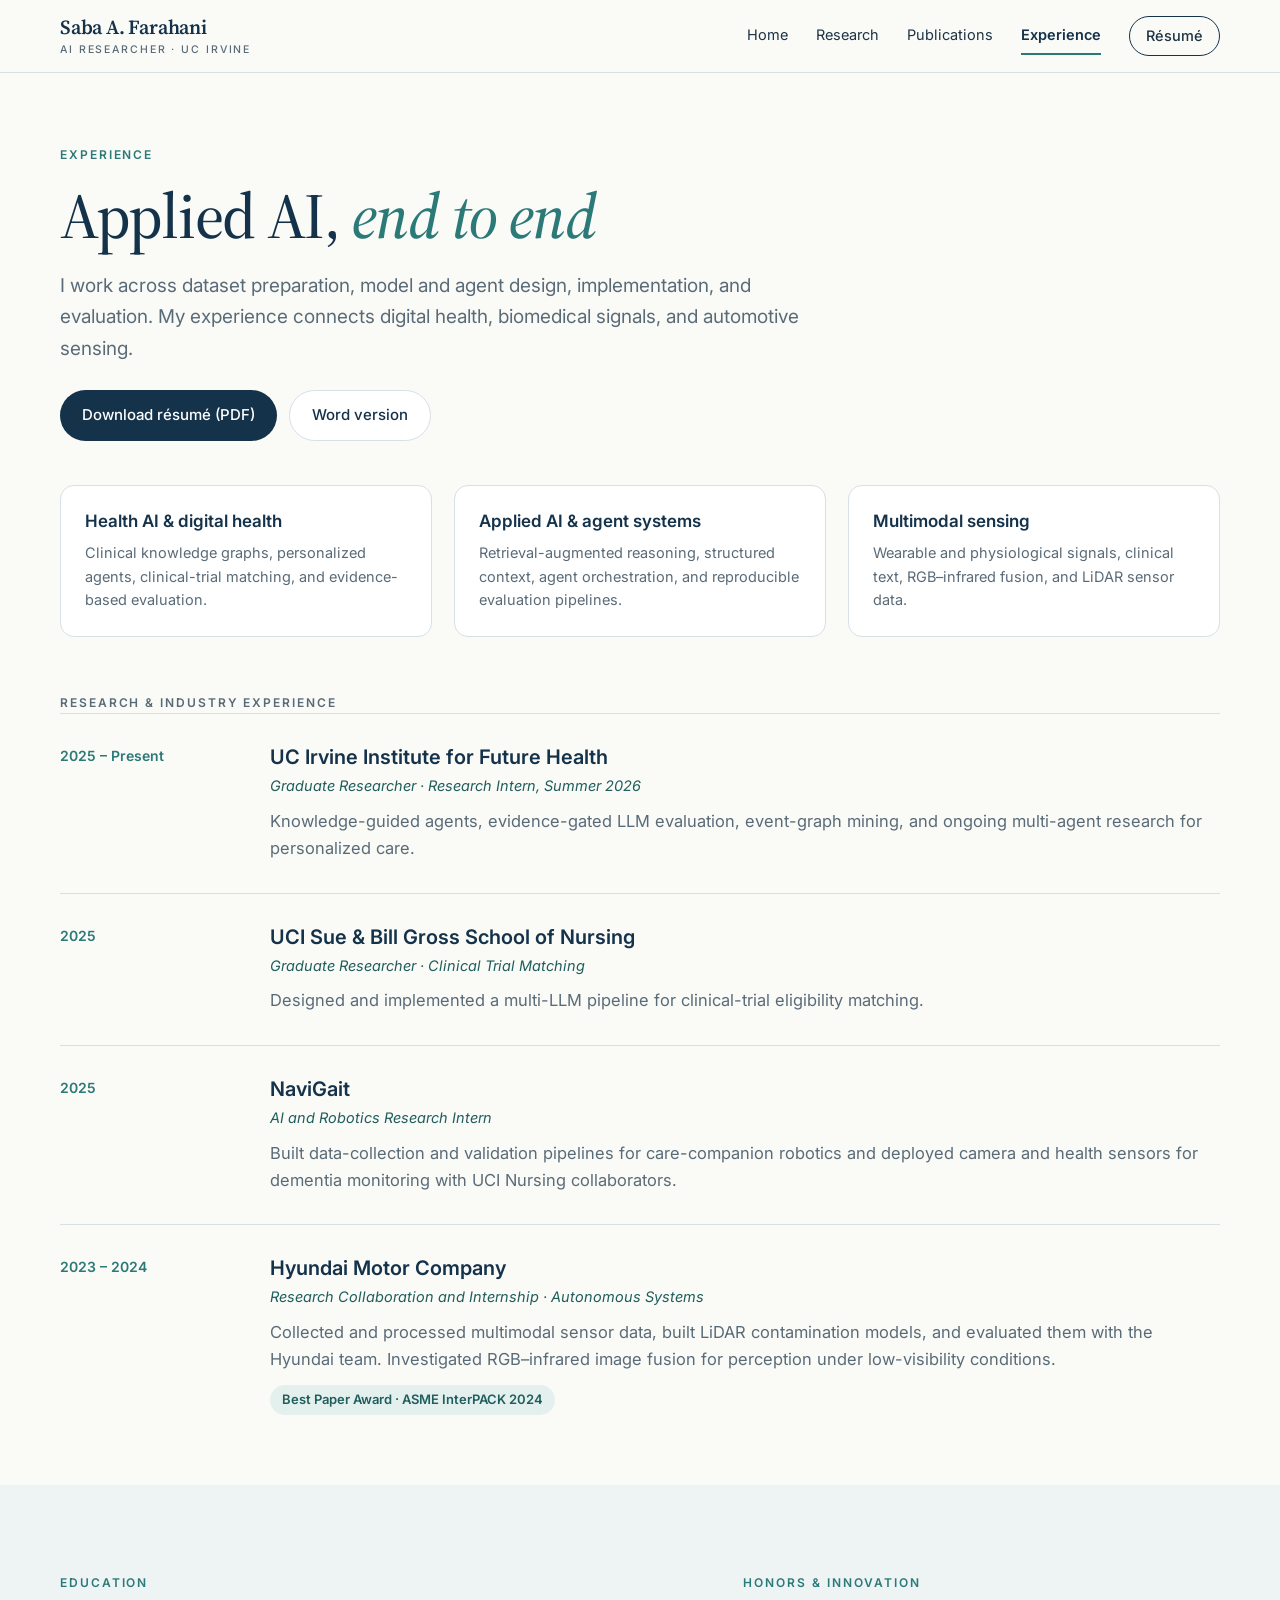
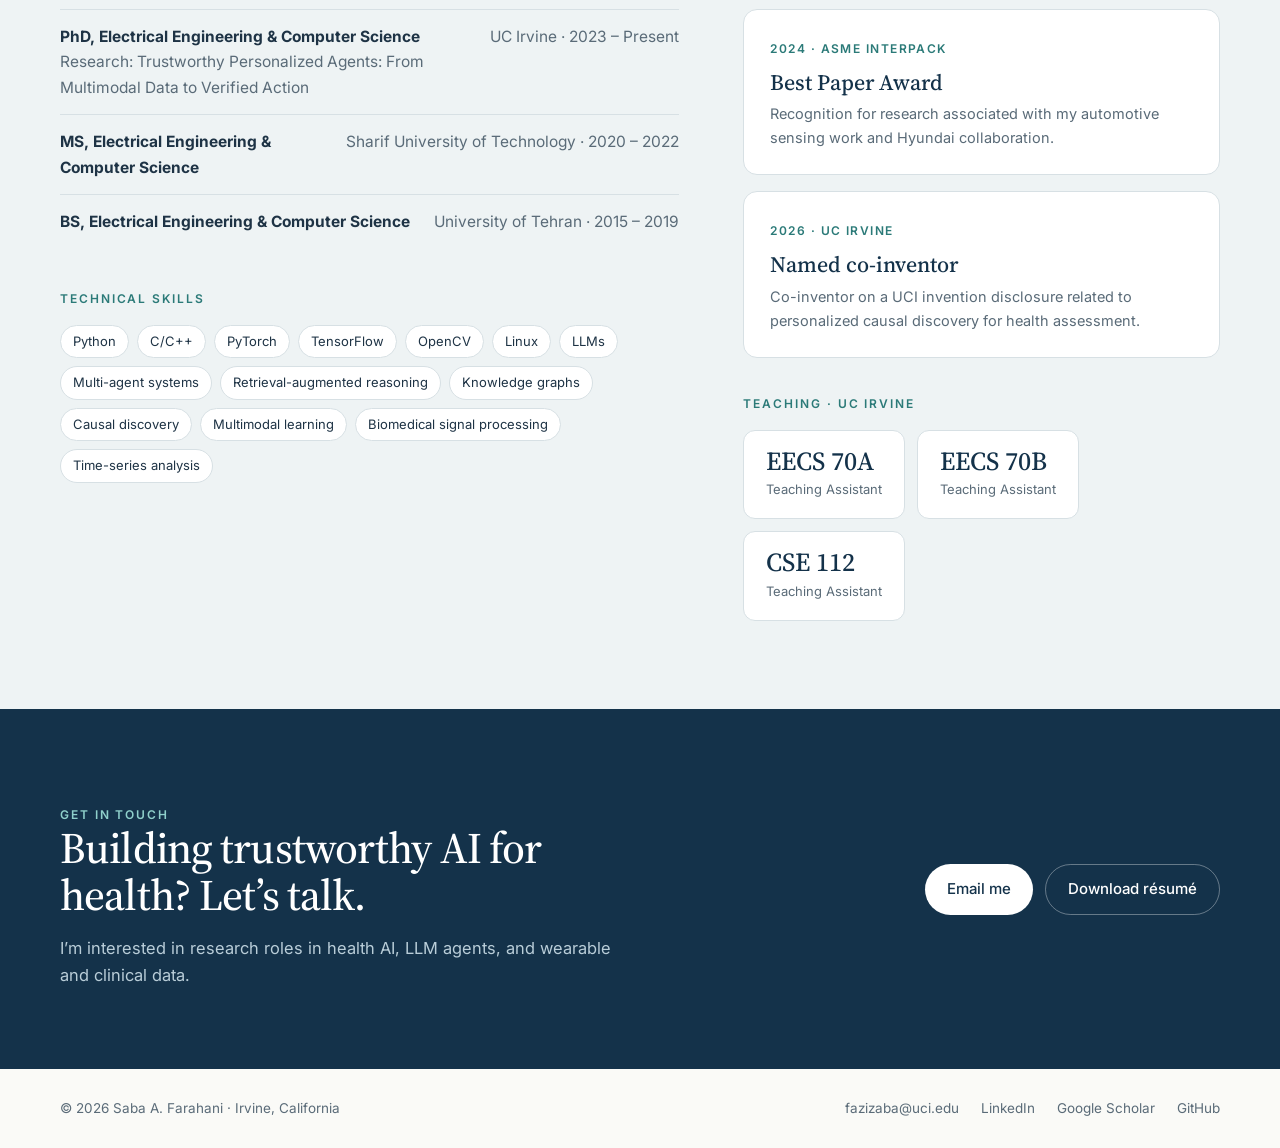
==== experience.html @ f1955295 "Publish professional portfolio website" ====
<!doctype html>
<html lang="en">
<head>
<meta charset="utf-8">
<meta name="viewport" content="width=device-width,initial-scale=1">
<title>Experience · Saba A. Farahani</title>
<meta name="description" content="Saba A. Farahani, PhD researcher at UC Irvine building trustworthy AI agents for real-world health data: LLM agents, knowledge graphs, wearable and clinical data, and causal AI.">
<meta name="theme-color" content="#14324A">
<meta property="og:type" content="website">
<meta property="og:title" content="Experience · Saba A. Farahani">
<meta property="og:description" content="Saba A. Farahani, PhD researcher at UC Irvine building trustworthy AI agents for real-world health data: LLM agents, knowledge graphs, wearable and clinical data, and causal AI.">
<meta property="og:image" content="saba.jpg">
<link rel="icon" href="favicon.svg" type="image/svg+xml">
<link rel="preconnect" href="https://fonts.googleapis.com"><link rel="preconnect" href="https://fonts.gstatic.com" crossorigin>
<link href="https://fonts.googleapis.com/css2?family=Inter:wght@400;500;600&amp;family=Source+Serif+4:ital,opsz,wght@0,8..60,400;0,8..60,500;0,8..60,600;1,8..60,400&amp;display=swap" rel="stylesheet">
<link rel="stylesheet" href="style.css?v=final1">
</head>
<body>
<a class="skip" href="#main">Skip to content</a>
<header class="site-header"><div class="wrap">
<a class="brand" href="index.html">Saba A. Farahani<span>AI Researcher · UC Irvine</span></a>
<nav class="nav" aria-label="Main"><a href="index.html">Home</a><a href="research.html">Research</a><a href="publications.html">Publications</a><a href="experience.html" aria-current="page">Experience</a><a class="btn-cv" href="Saba_Farahani_Resume.pdf">Résumé</a></nav>
</div></header>
<main id="main">

<section class="wrap page-intro"><p class="eyebrow">Experience</p><h1>Applied AI, <em>end to end</em></h1>
<p class="lead">I work across dataset preparation, model and agent design, implementation, and evaluation. My experience connects digital health, biomedical signals, and automotive sensing.</p>
<div class="actions" style="display:flex;gap:12px;flex-wrap:wrap;margin-top:26px"><a class="btn btn-primary" href="Saba_Farahani_Resume.pdf">Download résumé (PDF)</a><a class="btn btn-ghost" href="Saba_Farahani_Resume.docx">Word version</a></div></section>
<section class="wrap" style="padding-bottom:56px">
<div class="grid3">
<div class="mini"><h3>Health AI &amp; digital health</h3><p>Clinical knowledge graphs, personalized agents, clinical-trial matching, and evidence-based evaluation.</p></div>
<div class="mini"><h3>Applied AI &amp; agent systems</h3><p>Retrieval-augmented reasoning, structured context, agent orchestration, and reproducible evaluation pipelines.</p></div>
<div class="mini"><h3>Multimodal sensing</h3><p>Wearable and physiological signals, clinical text, RGB–infrared fusion, and LiDAR sensor data.</p></div>
</div></section>
<section class="wrap timeline" style="padding-bottom:40px"><p class="eyebrow">Research &amp; industry experience</p>
<article><time>2025 – Present</time><div><h3>UC Irvine Institute for Future Health</h3><p class="role">Graduate Researcher · Research Intern, Summer 2026</p><p>Knowledge-guided agents, evidence-gated LLM evaluation, event-graph mining, and ongoing multi-agent research for personalized care.</p></div></article>
<article><time>2025</time><div><h3>UCI Sue &amp; Bill Gross School of Nursing</h3><p class="role">Graduate Researcher · Clinical Trial Matching</p><p>Designed and implemented a multi-LLM pipeline for clinical-trial eligibility matching.</p></div></article>
<article><time>2025</time><div><h3>NaviGait</h3><p class="role">AI and Robotics Research Intern</p><p>Built data-collection and validation pipelines for care-companion robotics and deployed camera and health sensors for dementia monitoring with UCI Nursing collaborators.</p></div></article>
<article><time>2023 – 2024</time><div><h3>Hyundai Motor Company</h3><p class="role">Research Collaboration and Internship · Autonomous Systems</p><p>Collected and processed multimodal sensor data, built LiDAR contamination models, and evaluated them with the Hyundai team. Investigated RGB–infrared image fusion for perception under low-visibility conditions.</p><span class="award">Best Paper Award · ASME InterPACK 2024</span></div></article>
</section>
<section class="section tint"><div class="wrap two">
<div><p class="eyebrow">Education</p>
<ul class="edu">
<li><div><strong>PhD, Electrical Engineering &amp; Computer Science</strong><br><span class="muted" style="white-space:normal">Research: Trustworthy Personalized Agents: From Multimodal Data to Verified Action</span></div><span>UC Irvine · 2023 – Present</span></li>
<li><strong>MS, Electrical Engineering &amp; Computer Science</strong><span>Sharif University of Technology · 2020 – 2022</span></li>
<li><strong>BS, Electrical Engineering &amp; Computer Science</strong><span>University of Tehran · 2015 – 2019</span></li>
</ul>
<p class="eyebrow" style="margin-top:40px">Technical skills</p>
<ul class="chips"><li>Python</li><li>C/C++</li><li>PyTorch</li><li>TensorFlow</li><li>OpenCV</li><li>Linux</li><li>LLMs</li><li>Multi-agent systems</li><li>Retrieval-augmented reasoning</li><li>Knowledge graphs</li><li>Causal discovery</li><li>Multimodal learning</li><li>Biomedical signal processing</li><li>Time-series analysis</li></ul>
</div>
<div><p id="honors" class="eyebrow">Honors &amp; innovation</p>
<div class="honor"><small>2024 · ASME InterPACK</small><h3>Best Paper Award</h3><p>Recognition for research associated with my automotive sensing work and Hyundai collaboration.</p></div>
<div class="honor"><small>2026 · UC Irvine</small><h3>Named co-inventor</h3><p>Co-inventor on a UCI invention disclosure related to personalized causal discovery for health assessment.</p></div>
<p id="teaching" class="eyebrow" style="margin-top:36px">Teaching · UC Irvine</p>
<div class="courses"><div><strong>EECS 70A</strong><span>Teaching Assistant</span></div><div><strong>EECS 70B</strong><span>Teaching Assistant</span></div><div><strong>CSE 112</strong><span>Teaching Assistant</span></div></div>
</div>
</div></section>
<section class="contact"><div class="wrap">
<div><p class="eyebrow">Get in touch</p>
<h2>Building trustworthy AI for health? Let’s talk.</h2>
<p>I’m interested in research roles in health AI, LLM agents, and wearable and clinical data.</p></div>
<div class="actions"><a class="btn btn-primary" href="mailto:fazizaba@uci.edu">Email me</a><a class="btn btn-ghost" href="Saba_Farahani_Resume.pdf">Download résumé</a></div>
</div></section>

</main>
<footer class="site-footer"><div class="wrap">
<span>© 2026 Saba A. Farahani · Irvine, California</span>
<nav aria-label="Profiles"><a href="mailto:fazizaba@uci.edu">fazizaba@uci.edu</a><a href="https://www.linkedin.com/in/saba-a-farahani-0351741bb/">LinkedIn</a><a href="https://scholar.google.com/citations?user=qHdF2UMAAAAJ&amp;hl=en">Google Scholar</a><a href="https://github.com/Saba-Farahani">GitHub</a></nav>
</div></footer>
</body>
</html>
---- style.css ----
/* Saba A. Farahani — portfolio */
:root{
  --paper:#FAFAF7; --white:#FFFFFF; --mist:#EEF3F4;
  --navy:#14324A; --ink:#1E3345; --muted:#5A6B78; --line:#D7E0E4;
  --teal:#2B7A78; --teal-soft:#E4F0EE; --teal-ink:#1F5E5C;
  --serif:'Source Serif 4',Georgia,'Times New Roman',serif;
  --sans:'Inter',-apple-system,BlinkMacSystemFont,'Segoe UI',Helvetica,Arial,sans-serif;
  --radius:14px;
}
*{box-sizing:border-box}
html{scroll-behavior:smooth;scroll-padding-top:90px}
body{margin:0;background:var(--paper);color:var(--ink);font:16.5px/1.65 var(--sans);-webkit-font-smoothing:antialiased}
img{max-width:100%;display:block}
a{color:inherit;text-underline-offset:4px;text-decoration-thickness:1px}
a:hover{color:var(--teal)}
a:focus-visible,button:focus-visible{outline:3px solid var(--teal);outline-offset:4px;border-radius:4px}
.wrap{width:min(1160px,calc(100% - 32px));margin-inline:auto}
.skip{position:absolute;top:-80px;left:16px;background:#fff;padding:10px 14px;z-index:50}
.skip:focus{top:10px}
h1,h2,h3{margin:0;font-weight:500;color:var(--navy)}
h1,h2{font-family:var(--serif);letter-spacing:-.02em;line-height:1.08}
p{margin:0 0 16px}
.eyebrow{font-size:12px;font-weight:600;letter-spacing:.16em;text-transform:uppercase;color:var(--teal);margin:0 0 16px}
.muted{color:var(--muted)}

/* Header */
.site-header{position:sticky;top:0;z-index:20;background:rgba(250,250,247,.92);backdrop-filter:saturate(1.4) blur(10px);border-bottom:1px solid var(--line)}
.site-header .wrap{display:flex;align-items:center;justify-content:space-between;gap:24px;min-height:72px}
.brand{text-decoration:none;font:600 20px/1.1 var(--serif);color:var(--navy);letter-spacing:-.01em}
.brand span{display:block;font:500 10.5px/1.3 var(--sans);letter-spacing:.18em;color:var(--muted);margin-top:5px;text-transform:uppercase}
.nav{display:flex;align-items:center;gap:28px;font-size:14.5px}
.nav a{text-decoration:none;color:var(--ink);padding:6px 0;border-bottom:2px solid transparent}
.nav a:hover{color:var(--teal)}
.nav a[aria-current="page"]{border-color:var(--teal);color:var(--navy);font-weight:600}
.nav .btn-cv{border:1px solid var(--navy);border-radius:999px;padding:7px 16px;font-weight:500}
.nav .btn-cv:hover{background:var(--navy);color:#fff}

/* Buttons & chips */
.btn{display:inline-flex;align-items:center;gap:10px;padding:12px 22px;border-radius:999px;font-size:15px;font-weight:500;text-decoration:none;transition:background .2s,color .2s,border-color .2s}
.btn-primary{background:var(--navy);color:#fff}
.btn-primary:hover{background:var(--teal);color:#fff}
.btn-ghost{border:1px solid var(--line);background:var(--white);color:var(--navy)}
.btn-ghost:hover{border-color:var(--teal);color:var(--teal)}
.chips{display:flex;flex-wrap:wrap;gap:8px;padding:0;margin:0;list-style:none}
.chips li{font-size:13px;padding:5px 12px;border-radius:999px;background:var(--white);border:1px solid var(--line);color:var(--ink)}
.status{display:inline-flex;align-items:center;gap:10px;font-size:13.5px;font-weight:500;color:var(--teal-ink);background:var(--teal-soft);padding:7px 14px;border-radius:999px;margin-bottom:26px}
.status::before{content:"";width:8px;height:8px;border-radius:50%;background:var(--teal);box-shadow:0 0 0 4px rgba(43,122,120,.18)}

/* Hero */
.hero{display:grid;grid-template-columns:1.25fr .85fr;gap:64px;align-items:center;padding:72px 0 56px}
.hero h1{font-size:clamp(44px,5.6vw,72px)}
.hero .tagline{font:400 clamp(24px,2.6vw,32px)/1.25 var(--serif);color:var(--teal);margin:14px 0 22px;letter-spacing:-.01em}
.hero .lead{font-size:18.5px;line-height:1.6;color:var(--ink);max-width:560px}
.hero .actions{display:flex;flex-wrap:wrap;gap:12px;margin:28px 0 26px}
.portrait{border-radius:200px 200px 18px 18px;overflow:hidden;background:#C8DCE6;aspect-ratio:1/1.12;box-shadow:0 30px 60px -30px rgba(20,50,74,.35)}
.portrait img{width:100%;height:100%;object-fit:cover}
.hero-photo figcaption{display:flex;justify-content:space-between;font-size:13px;color:var(--muted);margin-top:14px}

/* Worked-with strip */
.strip{border-top:1px solid var(--line);border-bottom:1px solid var(--line);padding:20px 0}
.strip .wrap{display:flex;align-items:center;gap:20px 36px;flex-wrap:wrap}
.strip p{margin:0;font-size:11.5px;font-weight:600;letter-spacing:.16em;text-transform:uppercase;color:var(--muted)}
.strip ul{display:flex;flex-wrap:wrap;gap:10px 34px;margin:0;padding:0;list-style:none}
.strip li{font:500 17px var(--serif);color:var(--navy)}

/* Sections */
.section{padding:88px 0}
.section-head{display:flex;justify-content:space-between;align-items:end;gap:40px;margin-bottom:40px}
.section-head h2{font-size:clamp(32px,3.6vw,46px)}
.section-head p{max-width:420px;color:var(--muted);margin:0}
.tint{background:var(--mist)}

/* Capability cards */
.cards{display:grid;grid-template-columns:repeat(3,1fr);gap:22px}
.card{background:var(--white);border:1px solid var(--line);border-radius:var(--radius);padding:30px 28px 26px;display:flex;flex-direction:column;transition:transform .2s,box-shadow .2s}
.card:hover{transform:translateY(-3px);box-shadow:0 18px 40px -24px rgba(20,50,74,.35)}
.card .icon{width:44px;height:44px;border-radius:12px;background:var(--teal-soft);display:grid;place-items:center;margin-bottom:22px}
.card h3{font:600 20px/1.3 var(--sans);margin-bottom:10px;letter-spacing:-.01em}
.card p{font-size:15px;color:var(--muted)}
.stat{margin-top:auto;padding-top:18px;border-top:1px solid var(--line)}
.stat strong{display:block;font:500 34px/1 var(--serif);color:var(--teal)}
.stat span{font-size:13px;color:var(--muted)}
.card a.more{font-size:14px;font-weight:500;margin-top:14px;color:var(--navy)}

/* Featured projects */
.project{display:grid;grid-template-columns:1fr 1fr;gap:56px;align-items:center;padding:44px 0;border-top:1px solid var(--line)}
.project:nth-child(even) .figure{order:2}
.figure{background:var(--white);border:1px solid var(--line);border-radius:var(--radius);padding:26px}
.figure svg{width:100%;height:auto}
.figure figcaption{font-size:12px;color:var(--muted);margin-top:10px;text-align:center;letter-spacing:.02em}
.project h3{font:500 clamp(24px,2.4vw,30px)/1.2 var(--serif);margin:0 0 16px;letter-spacing:-.01em}
.project dl{margin:0 0 18px;display:grid;grid-template-columns:86px 1fr;gap:8px 16px;font-size:15px}
.project dt{font-size:11.5px;font-weight:600;letter-spacing:.12em;text-transform:uppercase;color:var(--teal);padding-top:3px}
.project dd{margin:0;color:var(--muted)}
.links{display:flex;flex-wrap:wrap;gap:10px;margin-top:6px}
.links a{font-size:14px;font-weight:500;text-decoration:none;padding:7px 15px;border-radius:999px;border:1px solid var(--line);background:var(--white)}
.links a:hover{border-color:var(--teal);color:var(--teal)}
.venue{display:inline-block;font-size:12.5px;font-weight:500;color:var(--teal-ink);background:var(--teal-soft);padding:3px 11px;border-radius:999px;margin-bottom:14px}

/* News + recognition */
.two{display:grid;grid-template-columns:1.3fr 1fr;gap:64px}
.news{list-style:none;margin:0;padding:0}
.news li{display:grid;grid-template-columns:70px 1fr;gap:18px;padding:16px 0;border-top:1px solid var(--line);font-size:15.5px}
.news time{font-weight:600;color:var(--teal);font-size:14px;padding-top:1px}
.honor{background:var(--white);border:1px solid var(--line);border-radius:var(--radius);padding:24px 26px;margin-bottom:16px}
.honor small{font-size:12px;font-weight:600;letter-spacing:.12em;text-transform:uppercase;color:var(--teal)}
.honor h3{font:500 22px/1.25 var(--serif);margin:8px 0 6px}
.honor p{font-size:14.5px;color:var(--muted);margin:0}

/* Contact band */
.contact{background:var(--navy);color:#DCE8EE;padding:80px 0}
.contact .wrap{display:flex;justify-content:space-between;align-items:center;gap:40px;flex-wrap:wrap}
.contact h2{color:#fff;font-size:clamp(30px,3.4vw,44px);max-width:620px}
.contact .eyebrow{color:#8FD0CB}
.contact p{max-width:560px;margin:16px 0 0;color:#B9CDD8}
.contact .btn-primary{background:#fff;color:var(--navy)}
.contact .btn-primary:hover{background:#8FD0CB;color:var(--navy)}
.contact .btn-ghost{background:transparent;color:#fff;border-color:rgba(255,255,255,.35)}
.contact .btn-ghost:hover{border-color:#fff;color:#fff}
.contact .actions{display:flex;gap:12px;flex-wrap:wrap}

/* Footer */
.site-footer{padding:28px 0;font-size:13.5px;color:var(--muted)}
.site-footer .wrap{display:flex;justify-content:space-between;gap:16px;flex-wrap:wrap;align-items:center}
.site-footer nav{display:flex;gap:22px;flex-wrap:wrap}
.site-footer a{text-decoration:none}
.site-footer a:hover{text-decoration:underline}

/* Inner pages */
.page-intro{padding:72px 0 44px}
.page-intro h1{font-size:clamp(40px,5vw,64px)}
.page-intro h1 em{font-style:italic;color:var(--teal)}
.page-intro .lead{font-size:19px;color:var(--muted);max-width:760px;margin-top:20px}
.agenda article{display:grid;grid-template-columns:1fr 1.7fr;gap:60px;padding:44px 0;border-top:1px solid var(--line)}
.agenda .num{font-size:12px;font-weight:600;letter-spacing:.14em;color:var(--teal)}
.agenda h2{font-size:clamp(28px,2.8vw,36px);margin-top:14px;line-height:1.15}
.agenda .lead-p{font-size:19px;color:var(--ink);line-height:1.6}
.agenda p{color:var(--muted)}
.callout{border-left:3px solid var(--teal);background:var(--white);padding:14px 18px;border-radius:0 10px 10px 0;font-size:15px;margin:20px 0}
.callout strong{color:var(--navy)}
.pub{display:grid;grid-template-columns:1fr 2.2fr;gap:44px;padding:38px 0;border-top:1px solid var(--line);scroll-margin-top:90px}
.pub .figure{padding:18px}
.pub h2{font:600 clamp(19px,1.8vw,23px)/1.4 var(--sans);letter-spacing:-.01em;margin-bottom:10px}
.pub .authors{font-size:14.5px;color:var(--muted);margin-bottom:12px}
.pub .authors strong{color:var(--navy)}
.pub .tldr{font-size:15.5px}
.more-list{list-style:none;padding:0;margin:0}
.more-list li{padding:16px 0;border-top:1px solid var(--line);font-size:16px}
.timeline article{display:grid;grid-template-columns:170px 1fr;gap:40px;padding:30px 0;border-top:1px solid var(--line)}
.timeline time{font-size:14px;font-weight:600;color:var(--teal)}
.timeline h3{font:600 20px/1.3 var(--sans);margin-bottom:4px}
.timeline .role{font-size:14.5px;color:var(--teal-ink);margin-bottom:10px;font-style:italic}
.timeline p{color:var(--muted);margin:0}
.timeline .award{display:inline-block;margin-top:12px;font-size:13px;font-weight:600;color:var(--teal-ink);background:var(--teal-soft);padding:4px 12px;border-radius:999px}
.grid3{display:grid;grid-template-columns:repeat(3,1fr);gap:22px}
.mini{background:var(--white);border:1px solid var(--line);border-radius:var(--radius);padding:24px}
.mini h3{font:600 17px/1.35 var(--sans);margin-bottom:8px}
.mini p{font-size:14.5px;color:var(--muted);margin:0}
.edu li{display:flex;justify-content:space-between;gap:20px;padding:14px 0;border-top:1px solid var(--line);font-size:15.5px}
.edu{list-style:none;padding:0;margin:0}
.edu span{color:var(--muted);white-space:nowrap}
.courses{display:flex;flex-wrap:wrap;gap:12px}
.courses div{background:var(--white);border:1px solid var(--line);border-radius:12px;padding:16px 22px;min-width:150px}
.courses strong{display:block;font:500 26px/1.1 var(--serif);color:var(--navy)}
.courses span{font-size:13px;color:var(--muted)}

/* Responsive */
@media (max-width:980px){
  .hero{grid-template-columns:1fr 280px;gap:36px}
  .cards,.grid3{grid-template-columns:1fr 1fr}
  .project{gap:32px}
}
@media (max-width:760px){
  .site-header .wrap{flex-wrap:wrap;gap:6px 18px;padding:12px 0;min-height:0}
  .nav{width:100%;gap:18px;overflow-x:auto;font-size:14px;padding-bottom:2px}
  .nav .btn-cv{display:none}
  .section-head h2 br,.page-intro h1 br{display:none}
  .hero{grid-template-columns:1fr;padding:40px 0 40px;gap:34px}
  .hero-photo{order:-1;max-width:210px}
  .section{padding:60px 0}
  .section-head{flex-direction:column;align-items:start;gap:12px}
  .cards,.grid3,.two{grid-template-columns:1fr;gap:18px}
  .two{gap:44px}
  .project,.pub,.agenda article,.timeline article{grid-template-columns:1fr;gap:20px}
  .project:nth-child(even) .figure{order:0}
  .project dl{grid-template-columns:1fr;gap:2px}
  .project dd{margin-bottom:10px}
  .page-intro{padding:44px 0 28px}
  .edu li{flex-direction:column;gap:2px}
}
@media (prefers-reduced-motion:reduce){html{scroll-behavior:auto}*{transition:none!important}}
@media print{.site-header,.contact,.site-footer{display:none}}

/* Final approved introduction */
.hero .expertise{margin:18px 0 22px;gap:8px}.hero .expertise li{font-size:12px}.hero .actions{gap:10px;flex-wrap:wrap}.hero .tagline{line-height:1.2}.hero .lead{font-size:17px;line-height:1.75}.hero .status{font-size:12px;line-height:1.6}.hero-photo{align-self:center}@media(max-width:600px){.hero .status{white-space:normal}.hero .actions .btn{font-size:13px;padding:10px 15px}}

@media(max-width:760px){.hero-photo{order:0;justify-self:center}.hero{padding-top:30px}}
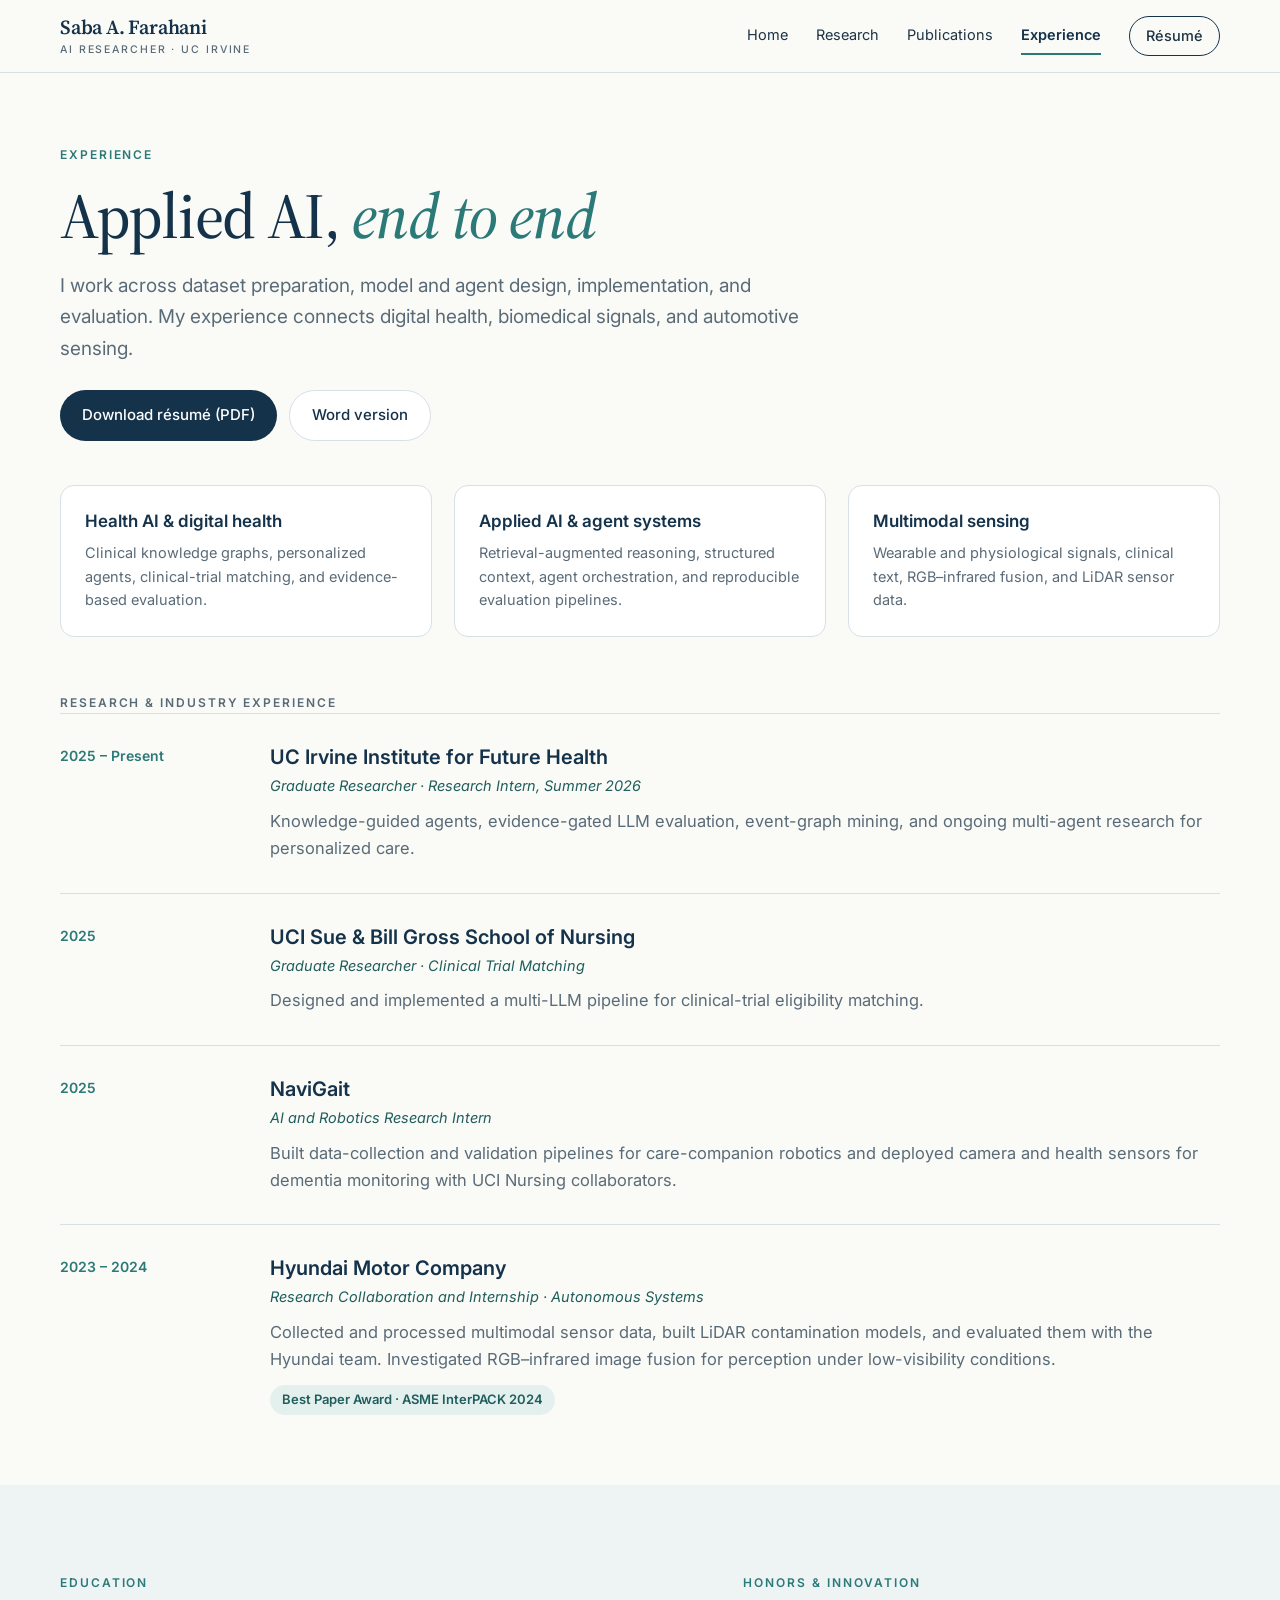
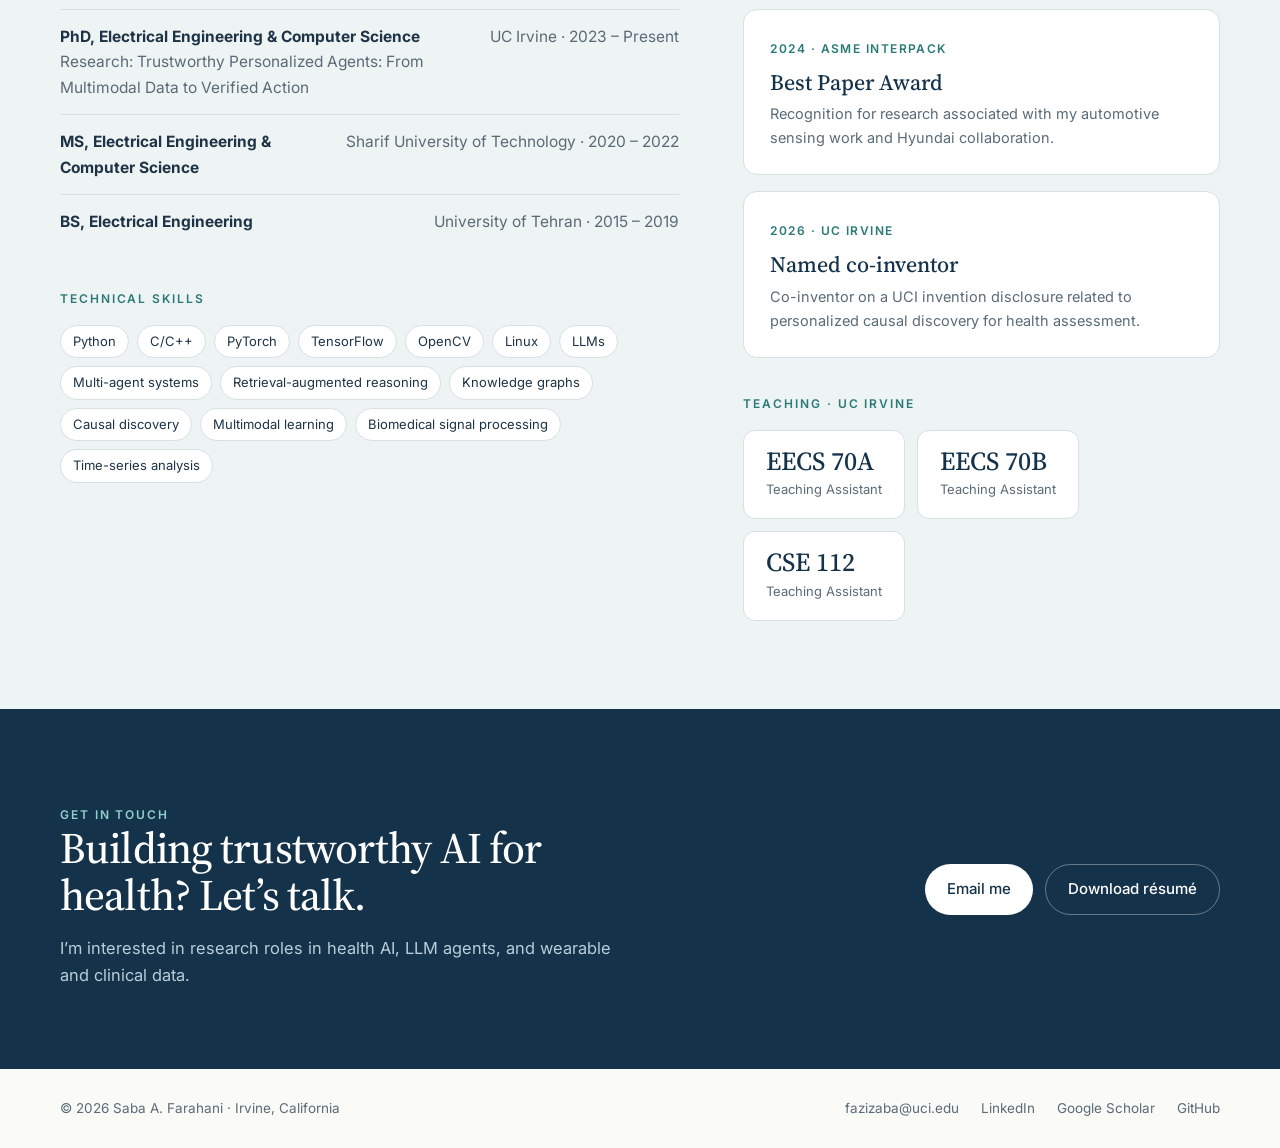
==== commit fa809183: "Correct bachelor’s degree to Electrical Engineering" ====
--- a/experience.html
+++ b/experience.html
@@ -43,7 +43,7 @@
 <ul class="edu">
 <li><div><strong>PhD, Electrical Engineering &amp; Computer Science</strong><br><span class="muted" style="white-space:normal">Research: Trustworthy Personalized Agents: From Multimodal Data to Verified Action</span></div><span>UC Irvine · 2023 – Present</span></li>
 <li><strong>MS, Electrical Engineering &amp; Computer Science</strong><span>Sharif University of Technology · 2020 – 2022</span></li>
-<li><strong>BS, Electrical Engineering &amp; Computer Science</strong><span>University of Tehran · 2015 – 2019</span></li>
+<li><strong>BS, Electrical Engineering</strong><span>University of Tehran · 2015 – 2019</span></li>
 </ul>
 <p class="eyebrow" style="margin-top:40px">Technical skills</p>
 <ul class="chips"><li>Python</li><li>C/C++</li><li>PyTorch</li><li>TensorFlow</li><li>OpenCV</li><li>Linux</li><li>LLMs</li><li>Multi-agent systems</li><li>Retrieval-augmented reasoning</li><li>Knowledge graphs</li><li>Causal discovery</li><li>Multimodal learning</li><li>Biomedical signal processing</li><li>Time-series analysis</li></ul>
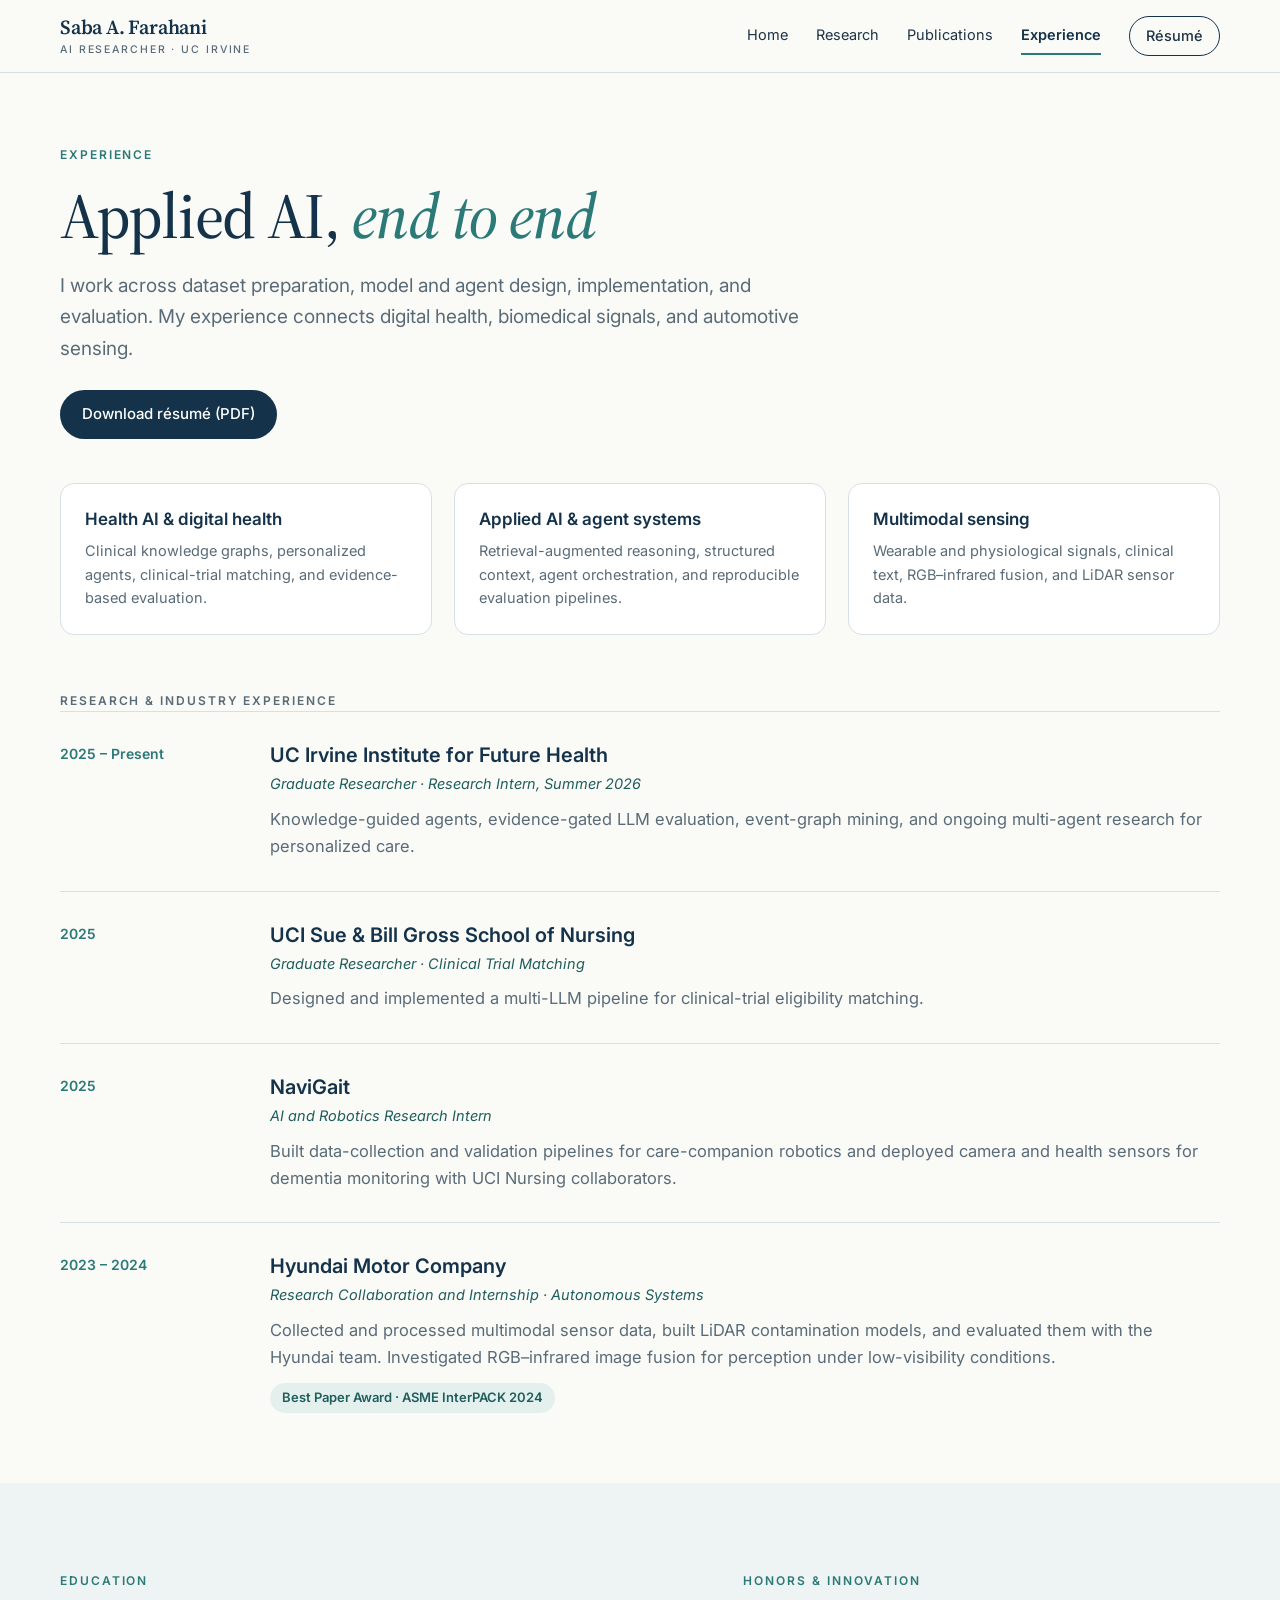
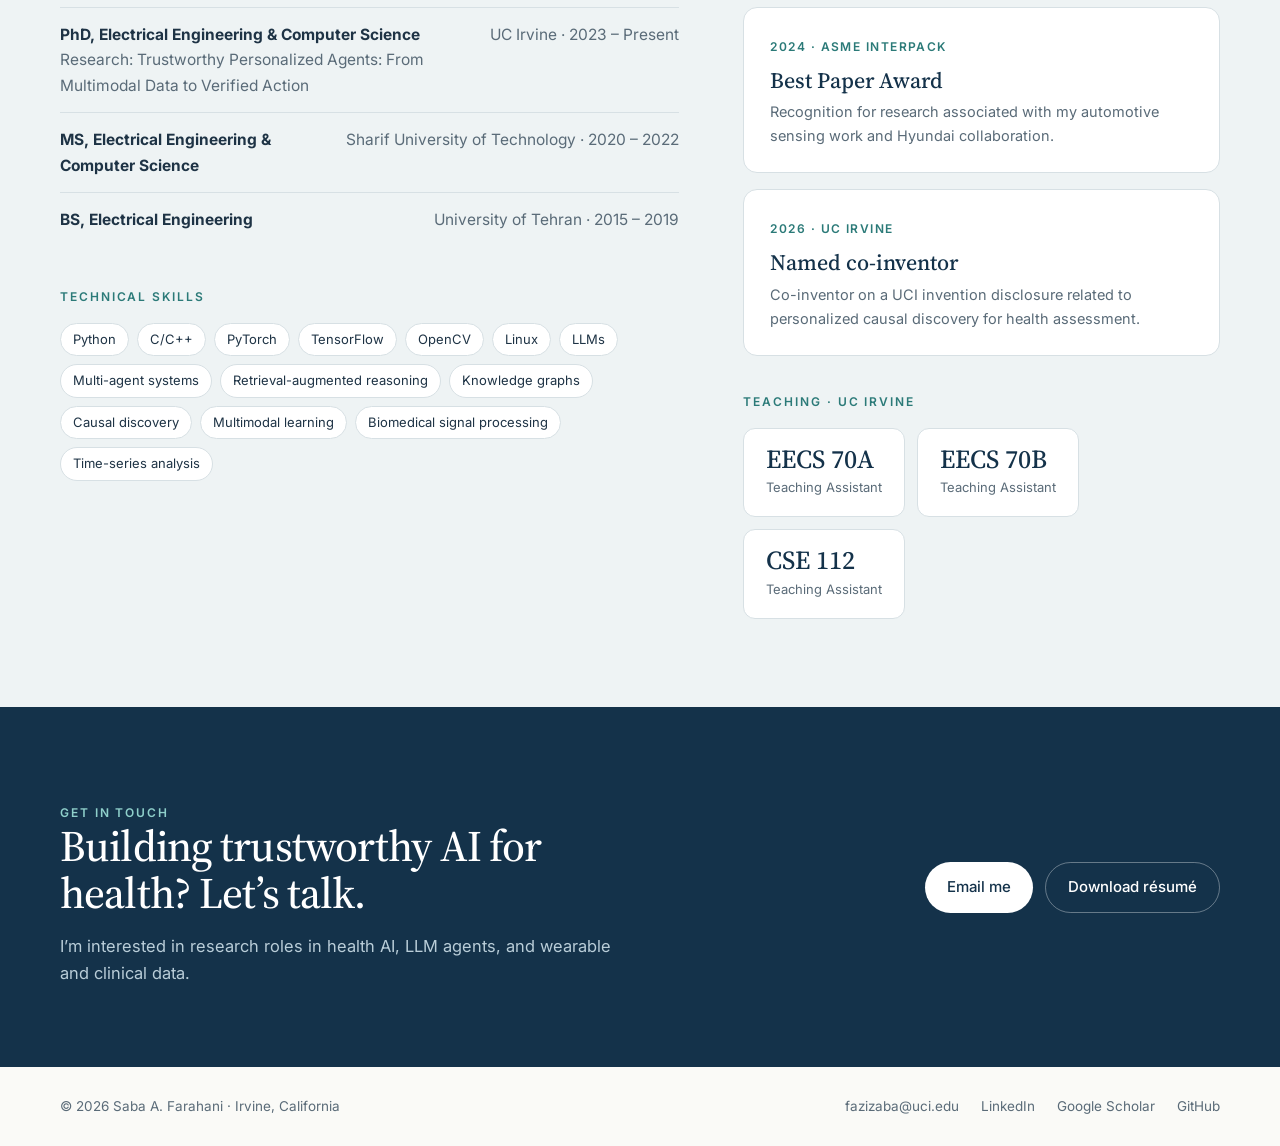
==== commit 5dd60c47: "Offer PDF résumé only Removed Word version link from the actions section." ====
--- a/experience.html
+++ b/experience.html
@@ -25,7 +25,7 @@
 
 <section class="wrap page-intro"><p class="eyebrow">Experience</p><h1>Applied AI, <em>end to end</em></h1>
 <p class="lead">I work across dataset preparation, model and agent design, implementation, and evaluation. My experience connects digital health, biomedical signals, and automotive sensing.</p>
-<div class="actions" style="display:flex;gap:12px;flex-wrap:wrap;margin-top:26px"><a class="btn btn-primary" href="Saba_Farahani_Resume.pdf">Download résumé (PDF)</a><a class="btn btn-ghost" href="Saba_Farahani_Resume.docx">Word version</a></div></section>
+<div class="actions" style="display:flex;gap:12px;flex-wrap:wrap;margin-top:26px"><a class="btn btn-primary" href="Saba_Farahani_Resume.pdf">Download résumé (PDF)</a></div></section>
 <section class="wrap" style="padding-bottom:56px">
 <div class="grid3">
 <div class="mini"><h3>Health AI &amp; digital health</h3><p>Clinical knowledge graphs, personalized agents, clinical-trial matching, and evidence-based evaluation.</p></div>
